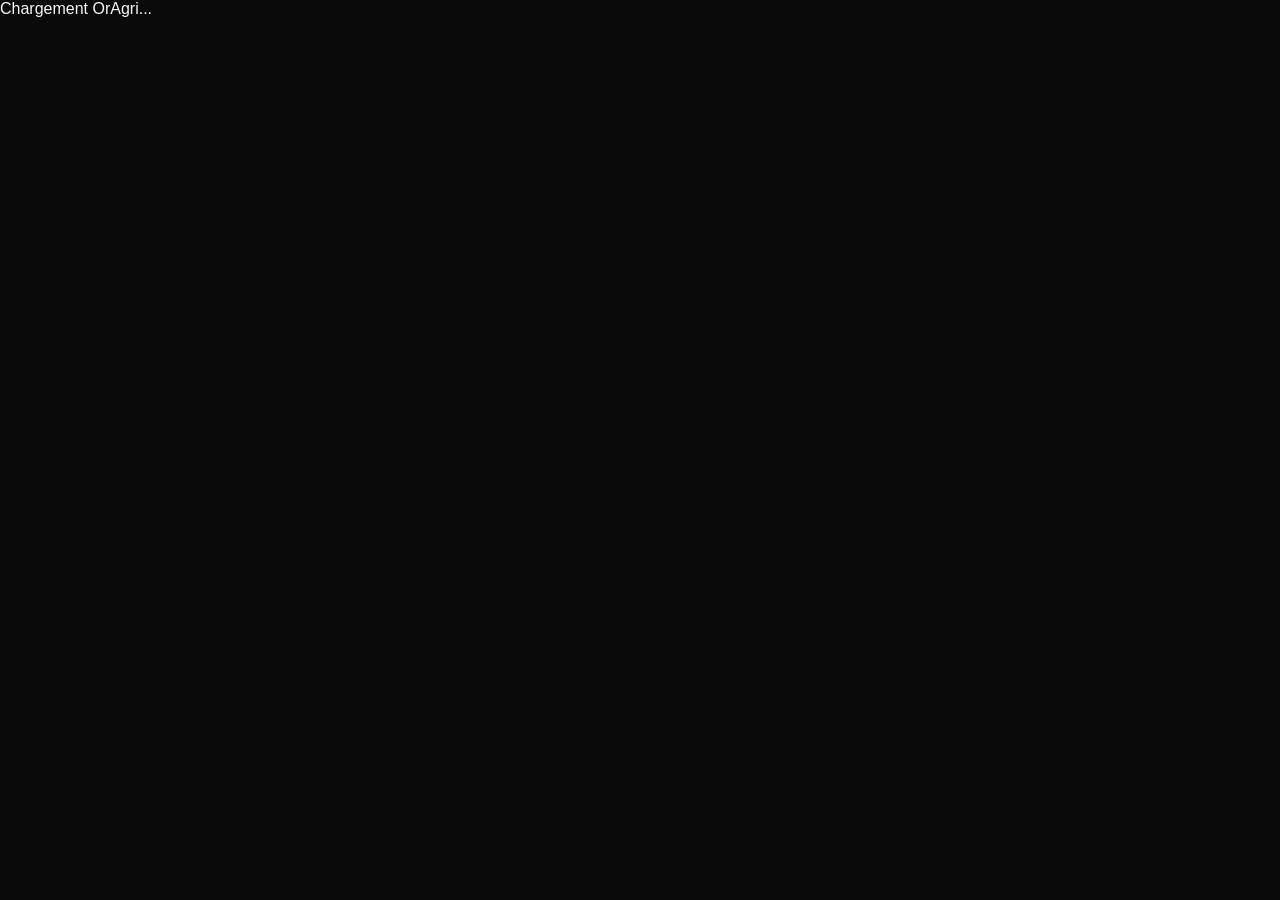
==== index.html @ 59c07057 "🏗️ Initial project structure — OrAgri platform" ====
<!DOCTYPE html>
<html lang="fr">
<head>
  <meta charset="UTF-8" />
  <meta name="viewport" content="width=device-width, initial-scale=1.0" />
  <title>OrAgri — Chargement</title>
  <link rel="stylesheet" href="assets/css/style.css" />
</head>
<body>
  <!-- Page de chargement (loading) — remplacer par votre fichier final -->
  <div id="app">
    <p>Chargement OrAgri...</p>
  </div>
  <script src="assets/js/app.js"></script>
</body>
</html>
---- assets/css/style.css ----
/* OrAgri — Styles globaux */
/* Palette : noir, blanc, rose */

:root {
  --color-bg: #0a0a0a;
  --color-surface: #1a1a1a;
  --color-primary: #e75480;
  --color-text: #f5f5f5;
  --color-muted: #888888;
  --font-main: 'Inter', 'Helvetica Neue', Arial, sans-serif;
}

* {
  margin: 0;
  padding: 0;
  box-sizing: border-box;
}

body {
  background-color: var(--color-bg);
  color: var(--color-text);
  font-family: var(--font-main);
  min-height: 100vh;
}

/* RTL support */
[dir="rtl"] {
  text-align: right;
}
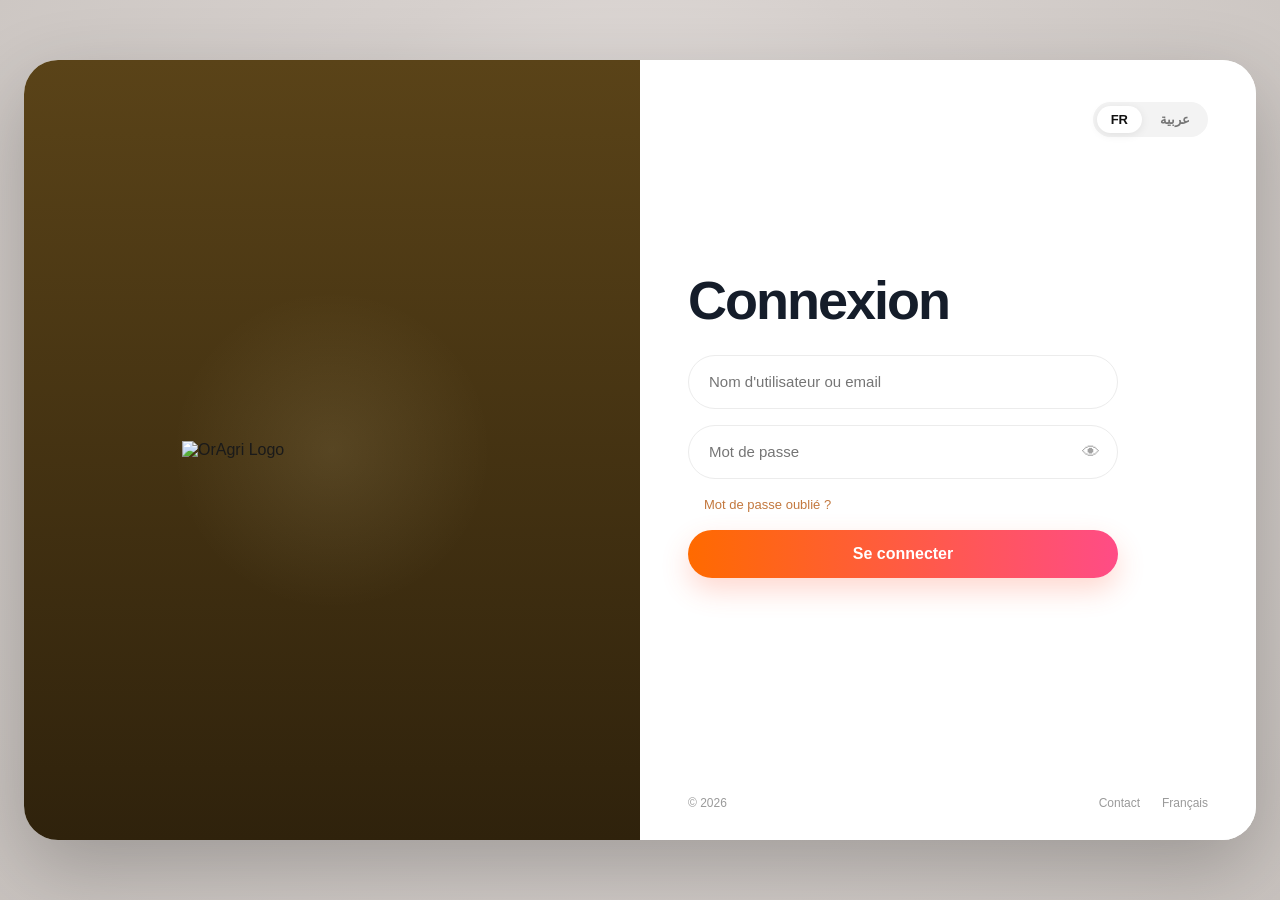
==== commit eb423b01: "index.html" ====
--- a/index.html
+++ b/index.html
@@ -1,16 +1,195 @@
 <!DOCTYPE html>
-<html lang="fr">
+<html lang="fr" dir="ltr">
 <head>
   <meta charset="UTF-8" />
   <meta name="viewport" content="width=device-width, initial-scale=1.0" />
-  <title>OrAgri — Chargement</title>
-  <link rel="stylesheet" href="assets/css/style.css" />
+  <title>OrAgri — Login</title>
+  <style>
+    :root{--accent1:#ff6a00;--accent2:#ff4c86;--shadow:0 28px 80px rgba(0,0,0,.24)}
+    *,::before,::after{box-sizing:border-box}
+    body{margin:0;font-family:Inter,'Segoe UI',Arial,sans-serif;background:radial-gradient(circle at 50% 35%,#ece7e5 0%,#d6d0cd 42%,#c9c3bf 100%);min-height:100vh;color:#1a1a1a}
+    .page{min-height:100vh;display:flex;align-items:center;justify-content:center;padding:24px}
+    .frame{width:min(1260px,100%);min-height:min(780px,92vh);display:grid;grid-template-columns:1fr 1fr;border-radius:34px;overflow:hidden;box-shadow:var(--shadow);background:#fff}
+    .left{background:linear-gradient(180deg,#5a4318 0%,#2f220c 100%);position:relative;display:flex;align-items:center;justify-content:center;padding:40px}
+    .left::before{content:"";position:absolute;inset:0;background:radial-gradient(circle at center,rgba(255,236,180,.10),transparent 32%);pointer-events:none}
+    .logo-wrap{position:relative;z-index:1;width:min(300px,58vw);display:flex;align-items:center;justify-content:center}
+    .logo-wrap img{width:100%;height:auto;display:block}
+    .right{background:#fff;padding:42px 48px 30px;display:flex;flex-direction:column;justify-content:space-between}
+    .topbar{display:flex;justify-content:flex-end;align-items:center;min-height:34px}
+    .switch{display:flex;gap:4px;background:#f3f3f3;padding:4px;border-radius:999px}
+    .switch button{border:0;background:transparent;padding:6px 14px;border-radius:999px;font-weight:700;font-size:13px;color:#777;cursor:pointer;transition:background .18s,color .18s,box-shadow .18s}
+    .switch button.active{background:#fff;color:#111;box-shadow:0 2px 10px rgba(0,0,0,.08)}
+    .content{max-width:430px;width:100%;margin:auto 0;padding-top:0}
+    .h1{font-size:54px;line-height:.95;letter-spacing:-2px;font-weight:700;margin:0 0 28px;color:#151d2a}
+    .field{position:relative;margin-bottom:16px}
+    .field input{width:100%;height:54px;border-radius:27px;border:1px solid #ececec;background:#fff;padding:0 20px;font-size:15px;outline:none;transition:border-color .15s,box-shadow .15s}
+    .field input:focus{border-color:#dedede;box-shadow:0 0 0 4px rgba(255,106,0,.07)}
+    .eye{position:absolute;right:18px;top:50%;transform:translateY(-50%);font-size:18px;color:#a1a1a1;cursor:pointer}
+    .forgot{font-size:13px;color:#c3783e;margin:2px 0 18px 16px;cursor:pointer;display:inline-block}
+    .btn{width:100%;height:48px;border:0;border-radius:24px;background:linear-gradient(90deg,var(--accent1),var(--accent2));color:#fff;font-size:16px;font-weight:800;cursor:pointer;box-shadow:0 12px 28px rgba(255,90,59,.24);transition:opacity .15s,transform .1s}
+    .btn:hover{opacity:.92;transform:translateY(-1px)}
+    .btn:active{transform:translateY(0)}
+
+    /* Message d'erreur */
+    .error-msg{display:none;background:rgba(255,60,60,.08);border:1px solid rgba(255,60,60,.25);color:#c0392b;border-radius:14px;padding:10px 18px;font-size:13px;margin-bottom:14px;text-align:center}
+    .error-msg.show{display:block}
+
+    .footer{display:flex;justify-content:space-between;align-items:center;margin-top:80px;font-size:12px;color:#9a9a9a}
+    .footer .links{display:flex;gap:22px;align-items:center}
+
+    /* RTL */
+    [dir="rtl"] .content{text-align:right}
+    [dir="rtl"] .forgot{margin-left:0;margin-right:16px}
+    [dir="rtl"] .topbar{justify-content:flex-start}
+    [dir="rtl"] .field input{direction:rtl}
+    [dir="rtl"] .eye{right:auto;left:18px}
+    [dir="rtl"] .footer{flex-direction:row-reverse}
+    [dir="rtl"] .footer .links{flex-direction:row-reverse}
+
+    @media(max-width:980px){.frame{grid-template-columns:1fr;min-height:auto}.left{min-height:220px}.right{padding:22px 30px 30px}.content{max-width:520px}.h1{font-size:42px}.footer{margin-top:52px}}
+    @media(max-width:640px){.page{padding:0}.frame{min-height:100vh;border-radius:0}.left{min-height:170px;padding:26px}.right{padding:18px 18px 26px}.h1{font-size:34px}.field input{height:52px}.btn{height:50px}.footer{margin-top:42px;gap:12px;flex-direction:column;align-items:flex-start}}
+  </style>
 </head>
 <body>
-  <!-- Page de chargement (loading) — remplacer par votre fichier final -->
-  <div id="app">
-    <p>Chargement OrAgri...</p>
+  <div class="page">
+    <div class="frame">
+      <section class="left">
+        <div class="logo-wrap">
+          <img src="logo.png" alt="OrAgri Logo" />
+        </div>
+      </section>
+      <section class="right">
+        <div class="topbar">
+          <div class="switch">
+            <button data-lang="fr" class="active">FR</button>
+            <button data-lang="ar">عربية</button>
+          </div>
+        </div>
+        <div class="content">
+          <h1 id="title" class="h1">Connexion</h1>
+          <div class="error-msg" id="errorMsg"></div>
+          <div class="field">
+            <input id="username" type="text" placeholder="Nom d'utilisateur ou email" autocomplete="username" />
+          </div>
+          <div class="field">
+            <input id="password" type="password" placeholder="Mot de passe" autocomplete="current-password" />
+            <span class="eye" id="togglePassword" role="button" tabindex="0" aria-label="Afficher le mot de passe">👁</span>
+          </div>
+          <span class="forgot" id="forgot">Mot de passe oublié ?</span>
+          <button class="btn" id="loginBtn">Se connecter</button>
+        </div>
+        <div class="footer">
+          <div>© 2026</div>
+          <div class="links">
+            <span id="contactTxt">Contact</span>
+            <span id="langTxt">Français</span>
+          </div>
+        </div>
+      </section>
+    </div>
   </div>
-  <script src="assets/js/app.js"></script>
+
+  <script>
+    const i18n = {
+      fr: {
+        title: "Connexion",
+        username: "Nom d'utilisateur ou email",
+        password: "Mot de passe",
+        forgot: "Mot de passe oublié ?",
+        button: "Se connecter",
+        langTxt: "Français",
+        contact: "Contact",
+        errorEmpty: "Veuillez remplir tous les champs.",
+        errorWrong: "Identifiants incorrects. Réessayez."
+      },
+      ar: {
+        title: "تسجيل الدخول",
+        username: "اسم المستخدم أو البريد",
+        password: "كلمة المرور",
+        forgot: "نسيت كلمة المرور؟",
+        button: "دخول",
+        langTxt: "عربية",
+        contact: "اتصل بنا",
+        errorEmpty: "يرجى ملء جميع الحقول.",
+        errorWrong: "بيانات خاطئة. حاول مجدداً."
+      }
+    };
+
+    // Identifiants demo (à remplacer par Notion Auth plus tard)
+    const DEMO_USERS = [
+      { username: "omar", password: "oragri2026" },
+      { username: "admin", password: "admin" },
+      { username: "omaragriofficiel@gmail.com", password: "oragri2026" }
+    ];
+
+    let lang = localStorage.getItem("oragri-lang") || "fr";
+
+    function applyLang() {
+      const t = i18n[lang];
+      const isAr = lang === "ar";
+      document.documentElement.dir = isAr ? "rtl" : "ltr";
+      document.documentElement.lang = isAr ? "ar" : "fr";
+      document.getElementById("title").textContent = t.title;
+      document.getElementById("username").placeholder = t.username;
+      document.getElementById("password").placeholder = t.password;
+      document.getElementById("forgot").textContent = t.forgot;
+      document.getElementById("loginBtn").textContent = t.button;
+      document.getElementById("langTxt").textContent = t.langTxt;
+      document.getElementById("contactTxt").textContent = t.contact;
+      document.querySelectorAll(".switch button").forEach(btn =>
+        btn.classList.toggle("active", btn.dataset.lang === lang)
+      );
+    }
+
+    document.querySelectorAll(".switch button").forEach(btn => {
+      btn.addEventListener("click", () => {
+        lang = btn.dataset.lang;
+        localStorage.setItem("oragri-lang", lang);
+        applyLang();
+      });
+    });
+
+    // Toggle mot de passe
+    const passwordInput = document.getElementById("password");
+    const togglePassword = document.getElementById("togglePassword");
+    togglePassword.addEventListener("click", () => {
+      const hidden = passwordInput.type === "password";
+      passwordInput.type = hidden ? "text" : "password";
+      togglePassword.textContent = hidden ? "🙈" : "👁";
+    });
+
+    // Login handler
+    document.getElementById("loginBtn").addEventListener("click", () => {
+      const t = i18n[lang];
+      const user = document.getElementById("username").value.trim();
+      const pass = document.getElementById("password").value.trim();
+      const errorMsg = document.getElementById("errorMsg");
+
+      errorMsg.classList.remove("show");
+
+      if (!user || !pass) {
+        errorMsg.textContent = t.errorEmpty;
+        errorMsg.classList.add("show");
+        return;
+      }
+
+      const valid = DEMO_USERS.find(u => u.username === user && u.password === pass);
+      if (valid) {
+        localStorage.setItem("oragri-auth", "true");
+        localStorage.setItem("oragri-user", user);
+        window.location.href = "selection.html";
+      } else {
+        errorMsg.textContent = t.errorWrong;
+        errorMsg.classList.add("show");
+      }
+    });
+
+    // Permettre Entrée pour soumettre
+    document.addEventListener("keydown", e => {
+      if (e.key === "Enter") document.getElementById("loginBtn").click();
+    });
+
+    applyLang();
+  </script>
 </body>
 </html>
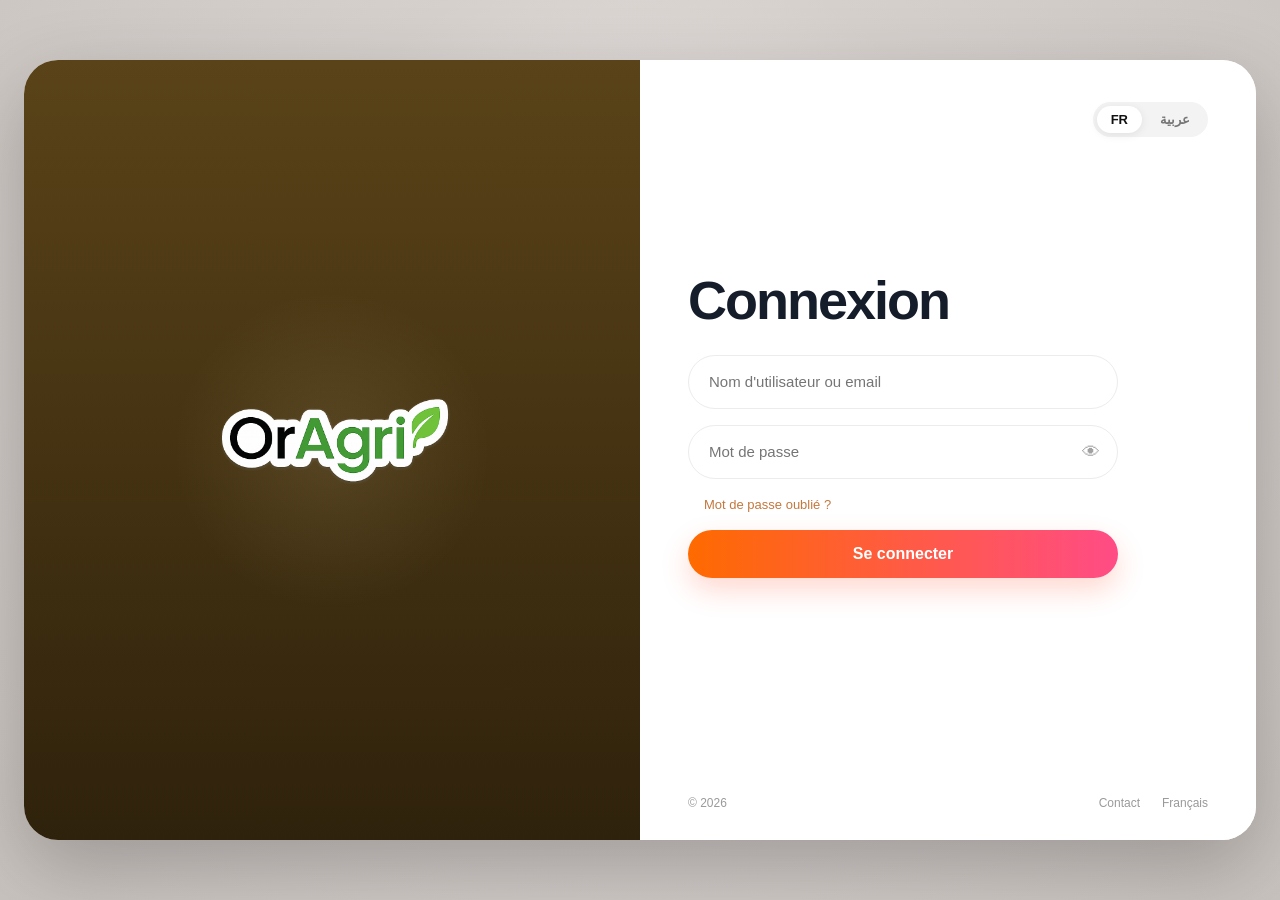
==== commit 79f7dc9b: "fix: correct logo path to assets/images/logo.png in index.html and pages/selection.html" ====
--- a/index.html
+++ b/index.html
@@ -29,15 +29,10 @@
     .btn{width:100%;height:48px;border:0;border-radius:24px;background:linear-gradient(90deg,var(--accent1),var(--accent2));color:#fff;font-size:16px;font-weight:800;cursor:pointer;box-shadow:0 12px 28px rgba(255,90,59,.24);transition:opacity .15s,transform .1s}
     .btn:hover{opacity:.92;transform:translateY(-1px)}
     .btn:active{transform:translateY(0)}
-
-    /* Message d'erreur */
     .error-msg{display:none;background:rgba(255,60,60,.08);border:1px solid rgba(255,60,60,.25);color:#c0392b;border-radius:14px;padding:10px 18px;font-size:13px;margin-bottom:14px;text-align:center}
     .error-msg.show{display:block}
-
     .footer{display:flex;justify-content:space-between;align-items:center;margin-top:80px;font-size:12px;color:#9a9a9a}
     .footer .links{display:flex;gap:22px;align-items:center}
-
-    /* RTL */
     [dir="rtl"] .content{text-align:right}
     [dir="rtl"] .forgot{margin-left:0;margin-right:16px}
     [dir="rtl"] .topbar{justify-content:flex-start}
@@ -45,7 +40,6 @@
     [dir="rtl"] .eye{right:auto;left:18px}
     [dir="rtl"] .footer{flex-direction:row-reverse}
     [dir="rtl"] .footer .links{flex-direction:row-reverse}
-
     @media(max-width:980px){.frame{grid-template-columns:1fr;min-height:auto}.left{min-height:220px}.right{padding:22px 30px 30px}.content{max-width:520px}.h1{font-size:42px}.footer{margin-top:52px}}
     @media(max-width:640px){.page{padding:0}.frame{min-height:100vh;border-radius:0}.left{min-height:170px;padding:26px}.right{padding:18px 18px 26px}.h1{font-size:34px}.field input{height:52px}.btn{height:50px}.footer{margin-top:42px;gap:12px;flex-direction:column;align-items:flex-start}}
   </style>
@@ -55,7 +49,7 @@
     <div class="frame">
       <section class="left">
         <div class="logo-wrap">
-          <img src="logo.png" alt="OrAgri Logo" />
+          <img src="assets/images/logo.png" alt="OrAgri Logo" />
         </div>
       </section>
       <section class="right">
@@ -115,7 +109,6 @@
       }
     };
 
-    // Identifiants demo (à remplacer par Notion Auth plus tard)
     const DEMO_USERS = [
       { username: "omar", password: "oragri2026" },
       { username: "admin", password: "admin" },
@@ -149,7 +142,6 @@
       });
     });
 
-    // Toggle mot de passe
     const passwordInput = document.getElementById("password");
     const togglePassword = document.getElementById("togglePassword");
     togglePassword.addEventListener("click", () => {
@@ -158,33 +150,28 @@
       togglePassword.textContent = hidden ? "🙈" : "👁";
     });
 
-    // Login handler
     document.getElementById("loginBtn").addEventListener("click", () => {
       const t = i18n[lang];
       const user = document.getElementById("username").value.trim();
       const pass = document.getElementById("password").value.trim();
       const errorMsg = document.getElementById("errorMsg");
-
       errorMsg.classList.remove("show");
-
       if (!user || !pass) {
         errorMsg.textContent = t.errorEmpty;
         errorMsg.classList.add("show");
         return;
       }
-
       const valid = DEMO_USERS.find(u => u.username === user && u.password === pass);
       if (valid) {
         localStorage.setItem("oragri-auth", "true");
         localStorage.setItem("oragri-user", user);
-        window.location.href = "selection.html";
+        window.location.href = "pages/selection.html";
       } else {
         errorMsg.textContent = t.errorWrong;
         errorMsg.classList.add("show");
       }
     });
 
-    // Permettre Entrée pour soumettre
     document.addEventListener("keydown", e => {
       if (e.key === "Enter") document.getElementById("loginBtn").click();
     });
@@ -192,4 +179,4 @@
     applyLang();
   </script>
 </body>
-</html>
+</html>
